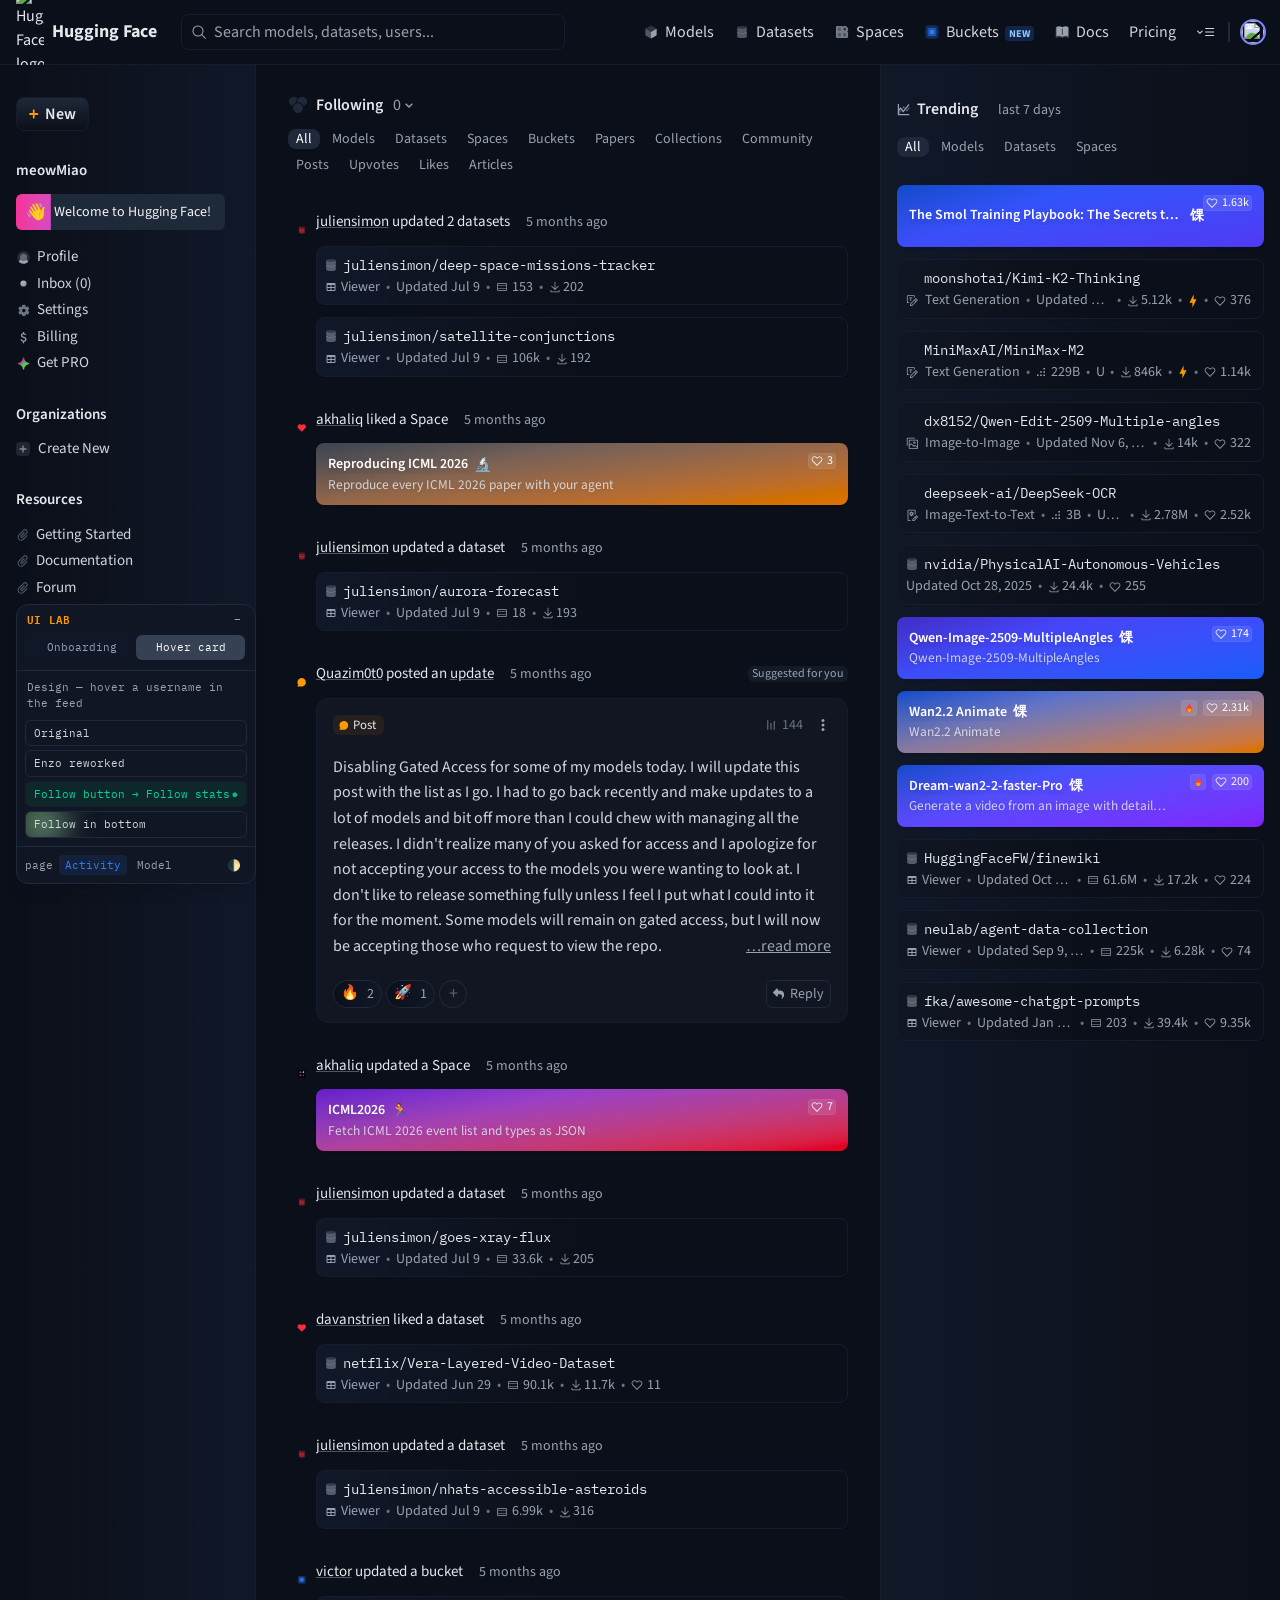
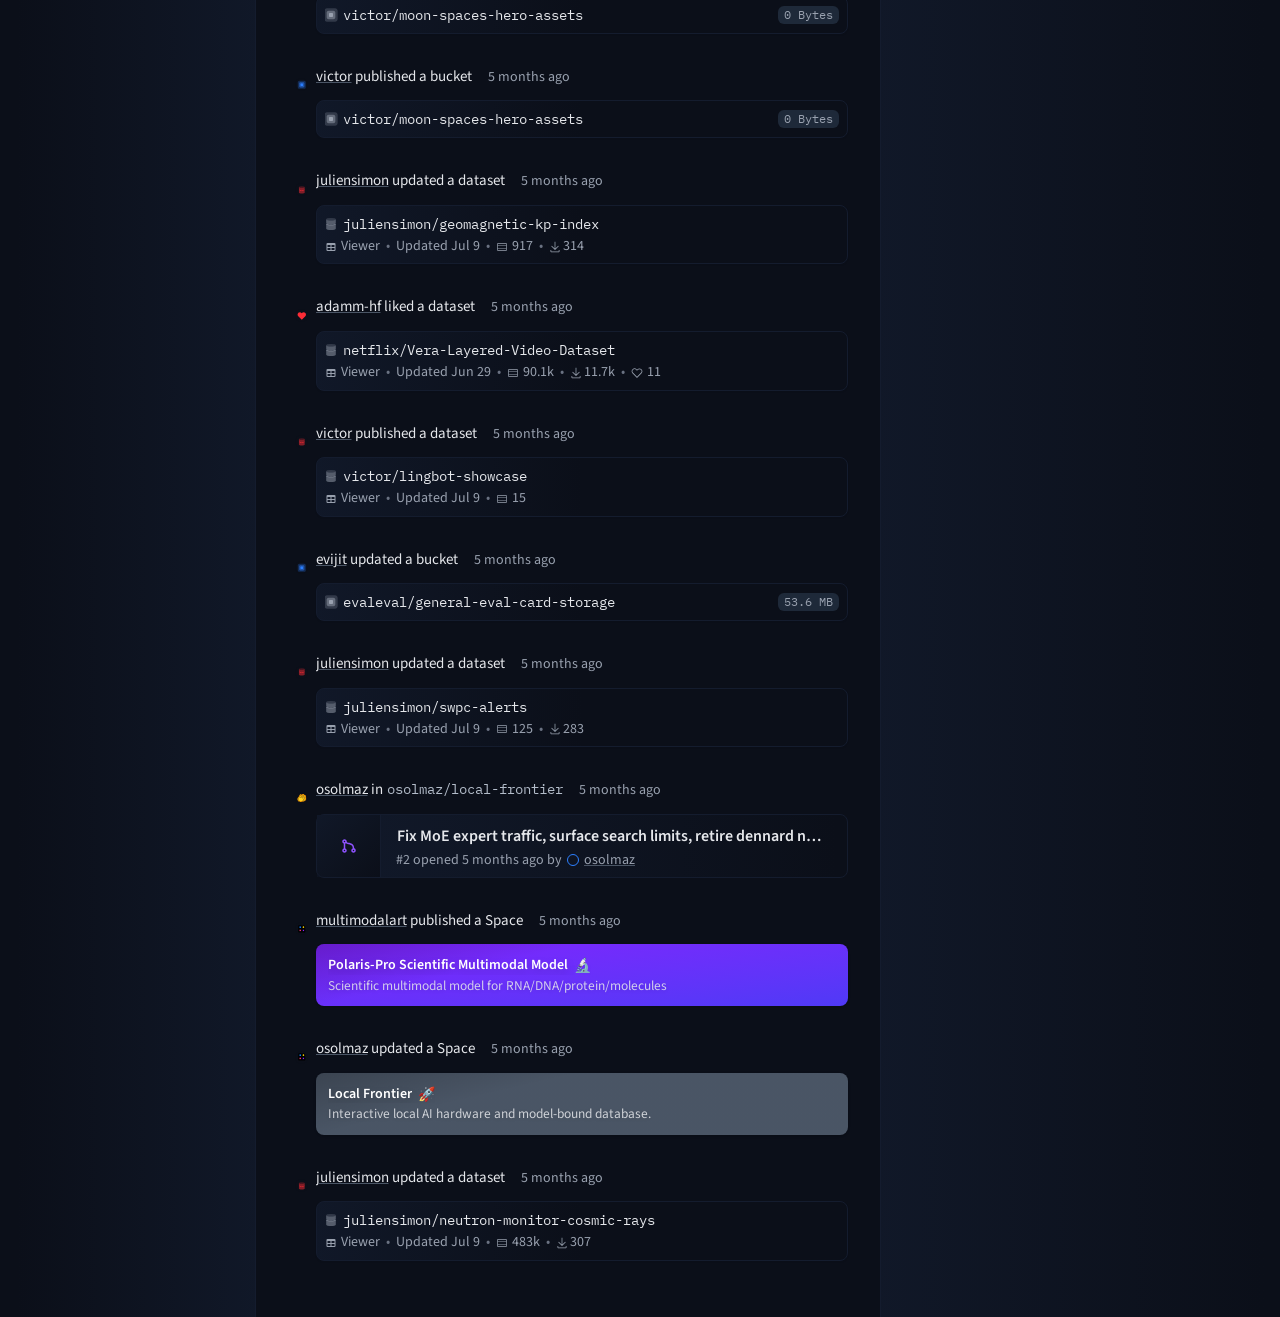
==== index.html @ ba5fb9f3 "Rebuild: rename variants, reorder Explore 2, gradient stroke + decoration - Panel labels: "Follow bu" ====
<!doctype html>
<html lang="en" class="dark">
<head>
	<meta charset="utf-8" />
	<meta name="viewport" content="width=device-width, initial-scale=1.0" />
	<title>HF UI Lab</title>
	<link rel="preconnect" href="https://fonts.gstatic.com" crossorigin />
	<link href="https://fonts.googleapis.com/css2?family=Source+Sans+Pro:ital,wght@0,200;0,300;0,400;0,600;0,700;1,200;1,300;1,400;1,600;1,700&display=swap" rel="stylesheet" />
	<link href="https://fonts.googleapis.com/css2?family=IBM+Plex+Mono:wght@400;600;700&display=swap" rel="stylesheet" />
  <script type="module" crossorigin src="./assets/index-BvS2mVz1.js"></script>
  <link rel="stylesheet" crossorigin href="./assets/index-DO5LN-eo.css">
</head>
<body class="flex min-h-dvh flex-col bg-white text-black dark:bg-gray-950">
	<div id="app" class="contents"></div>
</body>
</html>
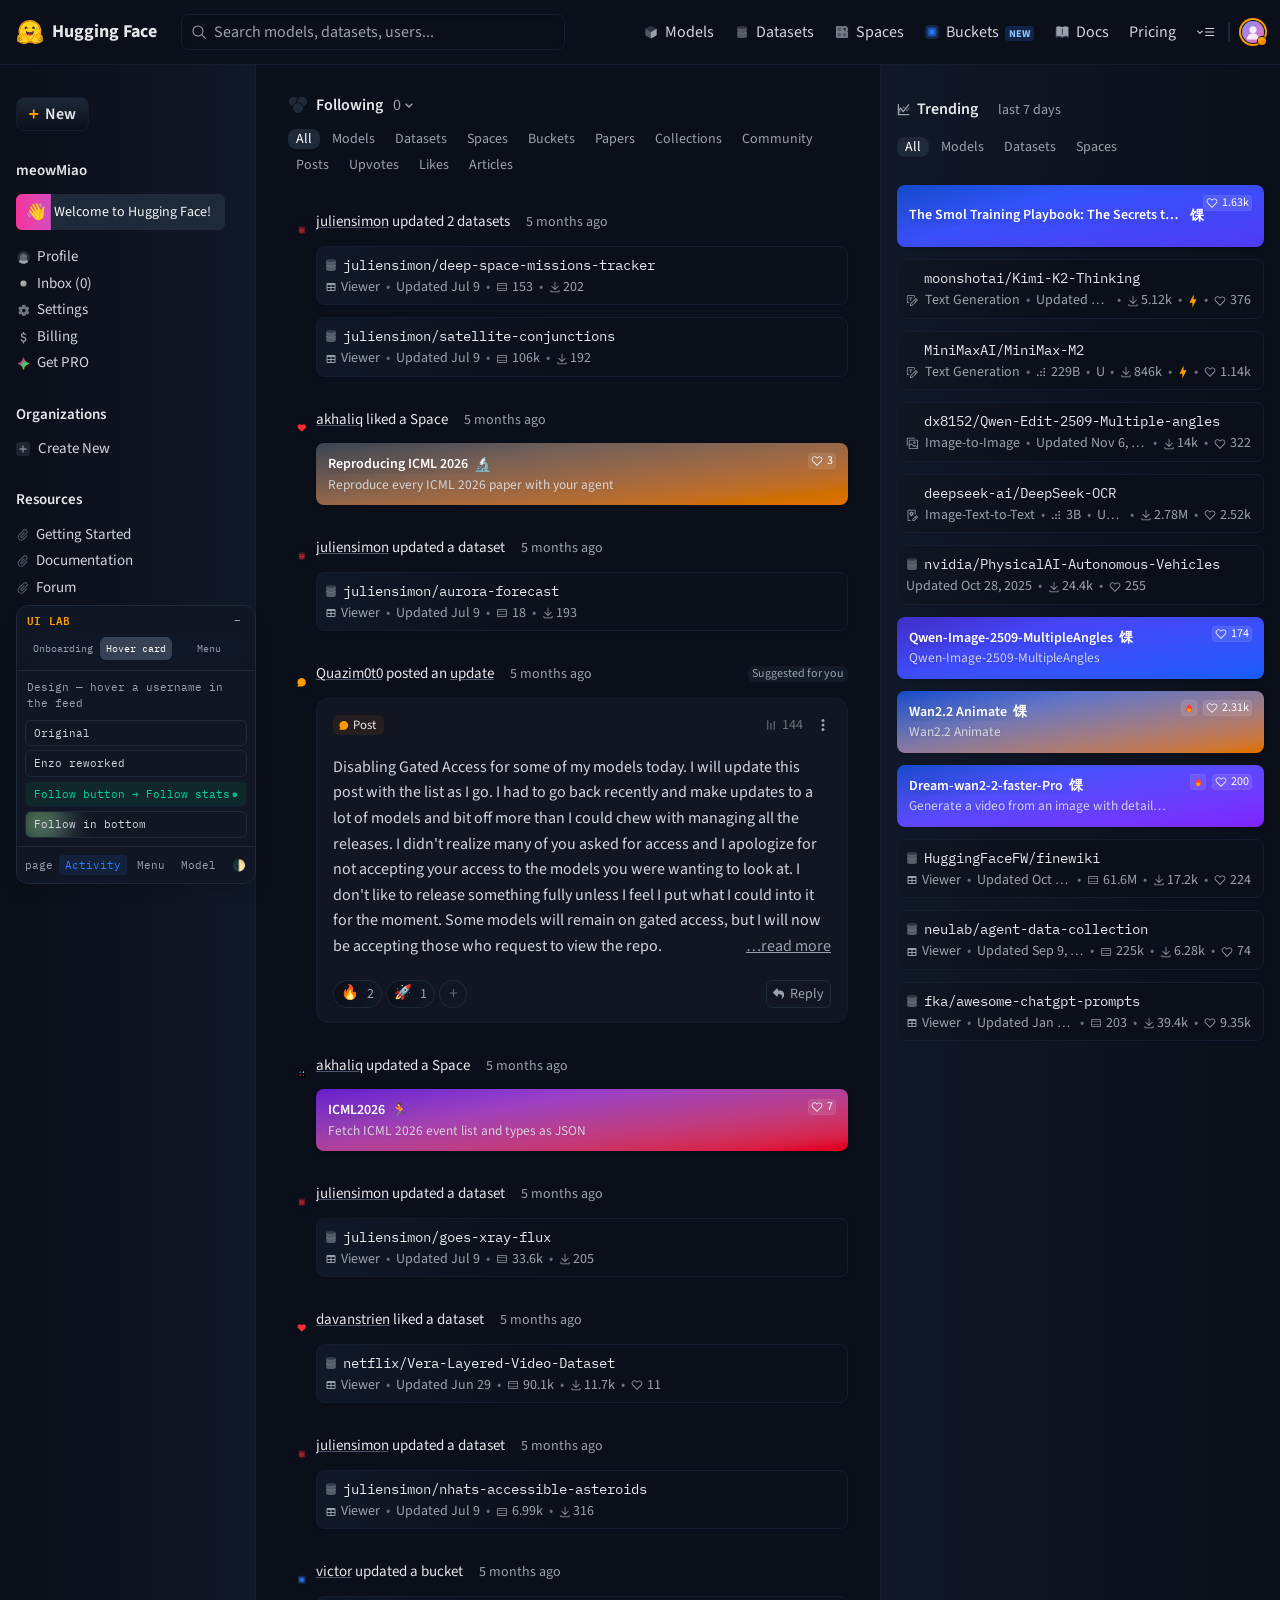
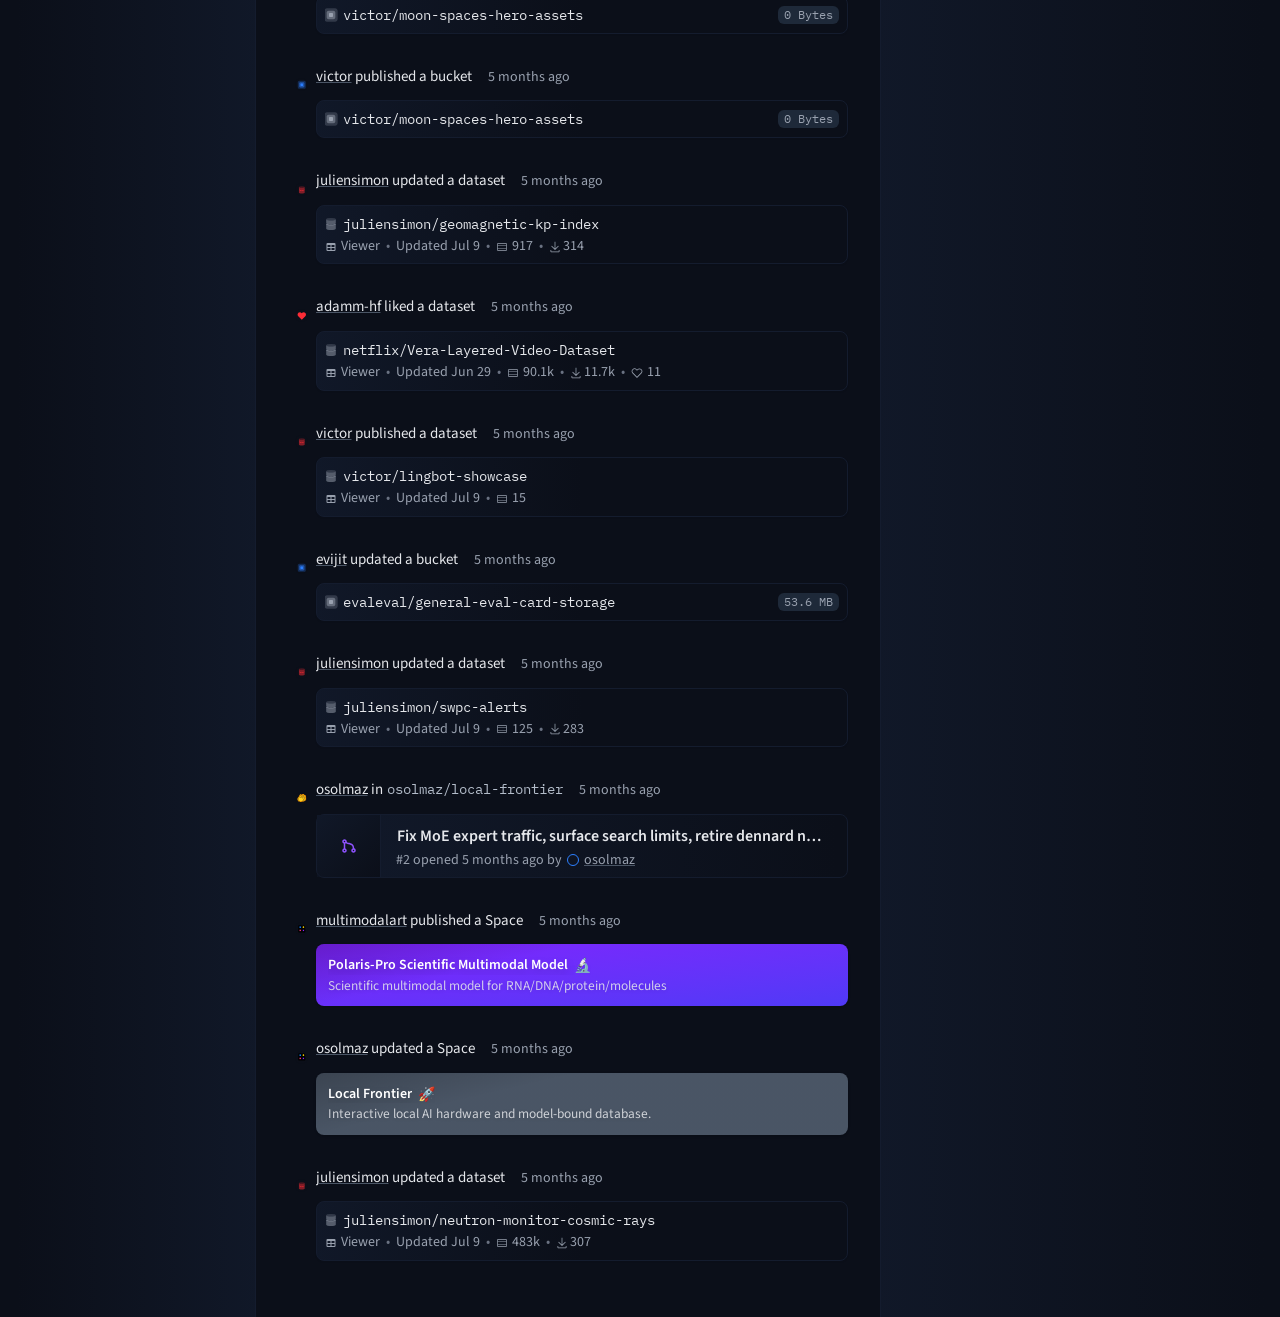
==== commit 8a89528f: "Rebuild: profile-menu icons project (Menu page + variant toggle) - New Menu project in the UI LAB pa" ====
--- a/index.html
+++ b/index.html
@@ -7,8 +7,8 @@
 	<link rel="preconnect" href="https://fonts.gstatic.com" crossorigin />
 	<link href="https://fonts.googleapis.com/css2?family=Source+Sans+Pro:ital,wght@0,200;0,300;0,400;0,600;0,700;1,200;1,300;1,400;1,600;1,700&display=swap" rel="stylesheet" />
 	<link href="https://fonts.googleapis.com/css2?family=IBM+Plex+Mono:wght@400;600;700&display=swap" rel="stylesheet" />
-  <script type="module" crossorigin src="./assets/index-BvS2mVz1.js"></script>
-  <link rel="stylesheet" crossorigin href="./assets/index-DO5LN-eo.css">
+  <script type="module" crossorigin src="./assets/index-B_xQIbmX.js"></script>
+  <link rel="stylesheet" crossorigin href="./assets/index-DAsWrlVG.css">
 </head>
 <body class="flex min-h-dvh flex-col bg-white text-black dark:bg-gray-950">
 	<div id="app" class="contents"></div>
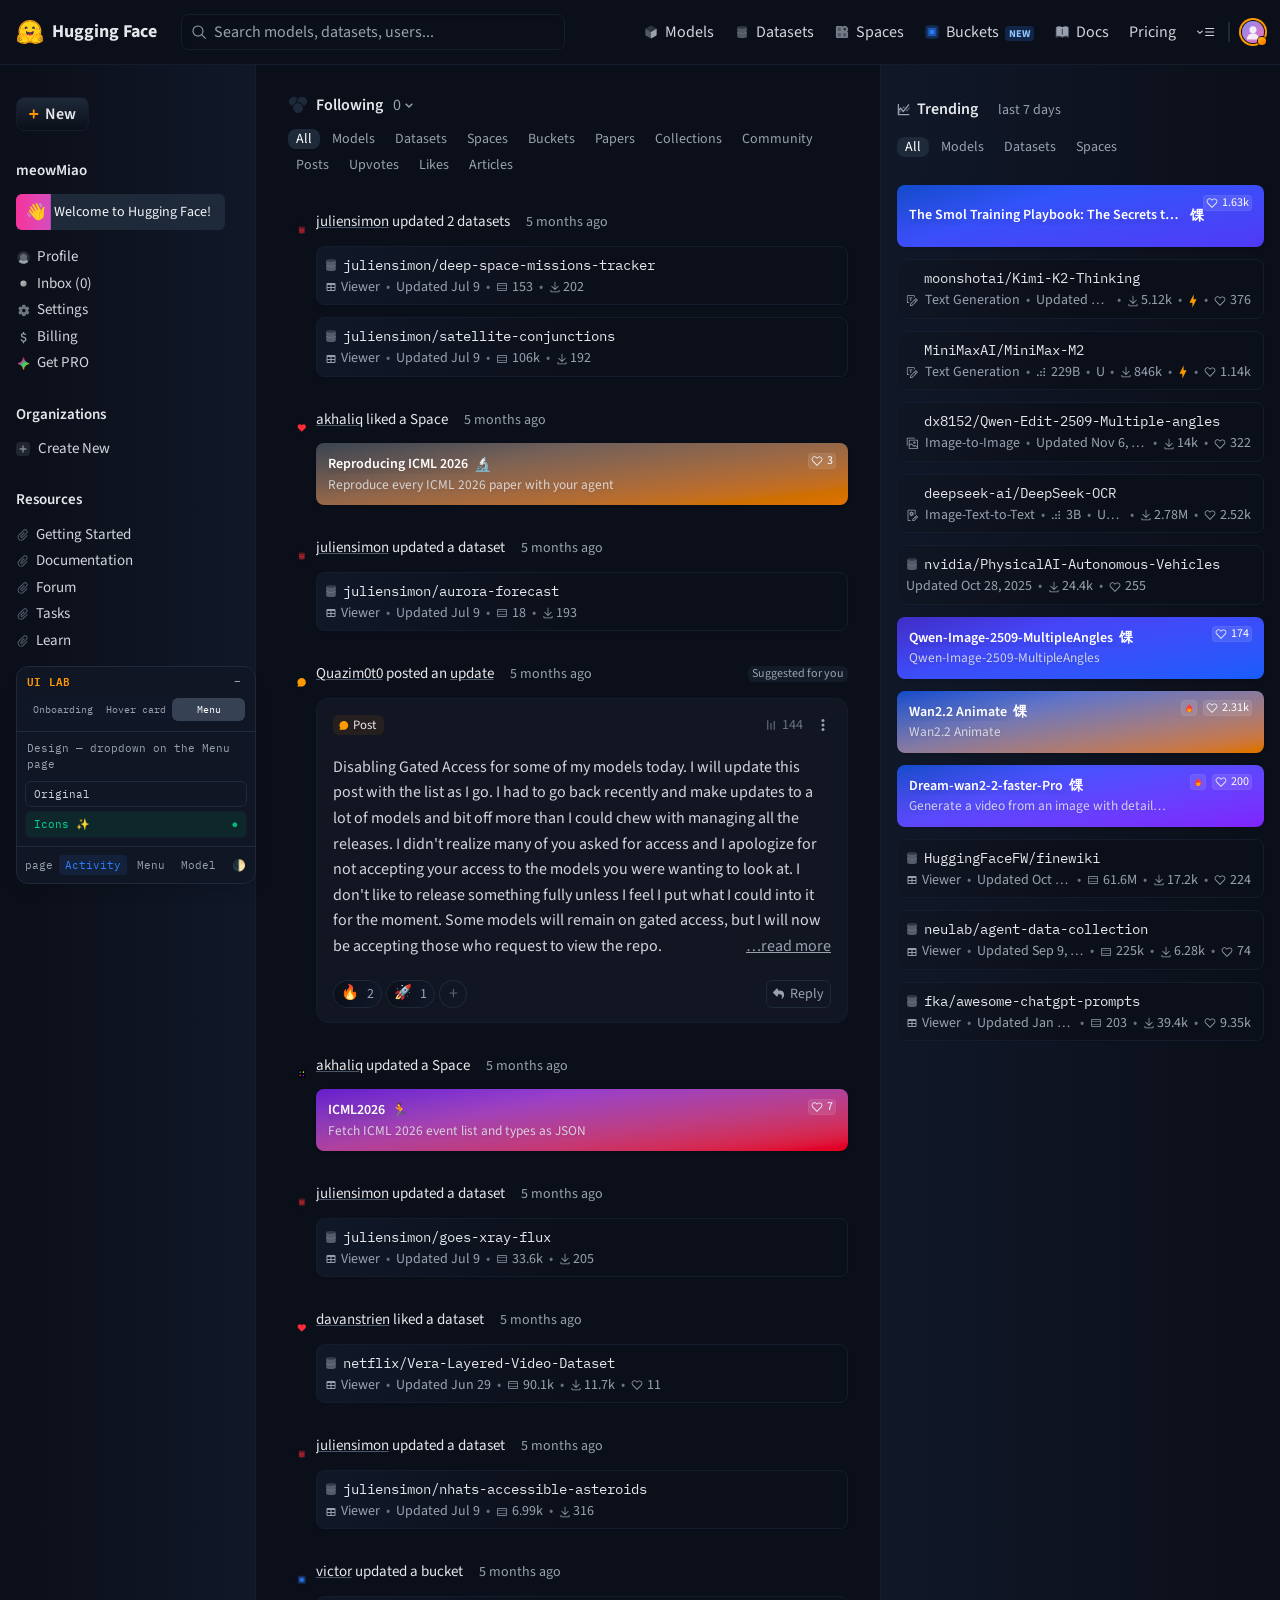
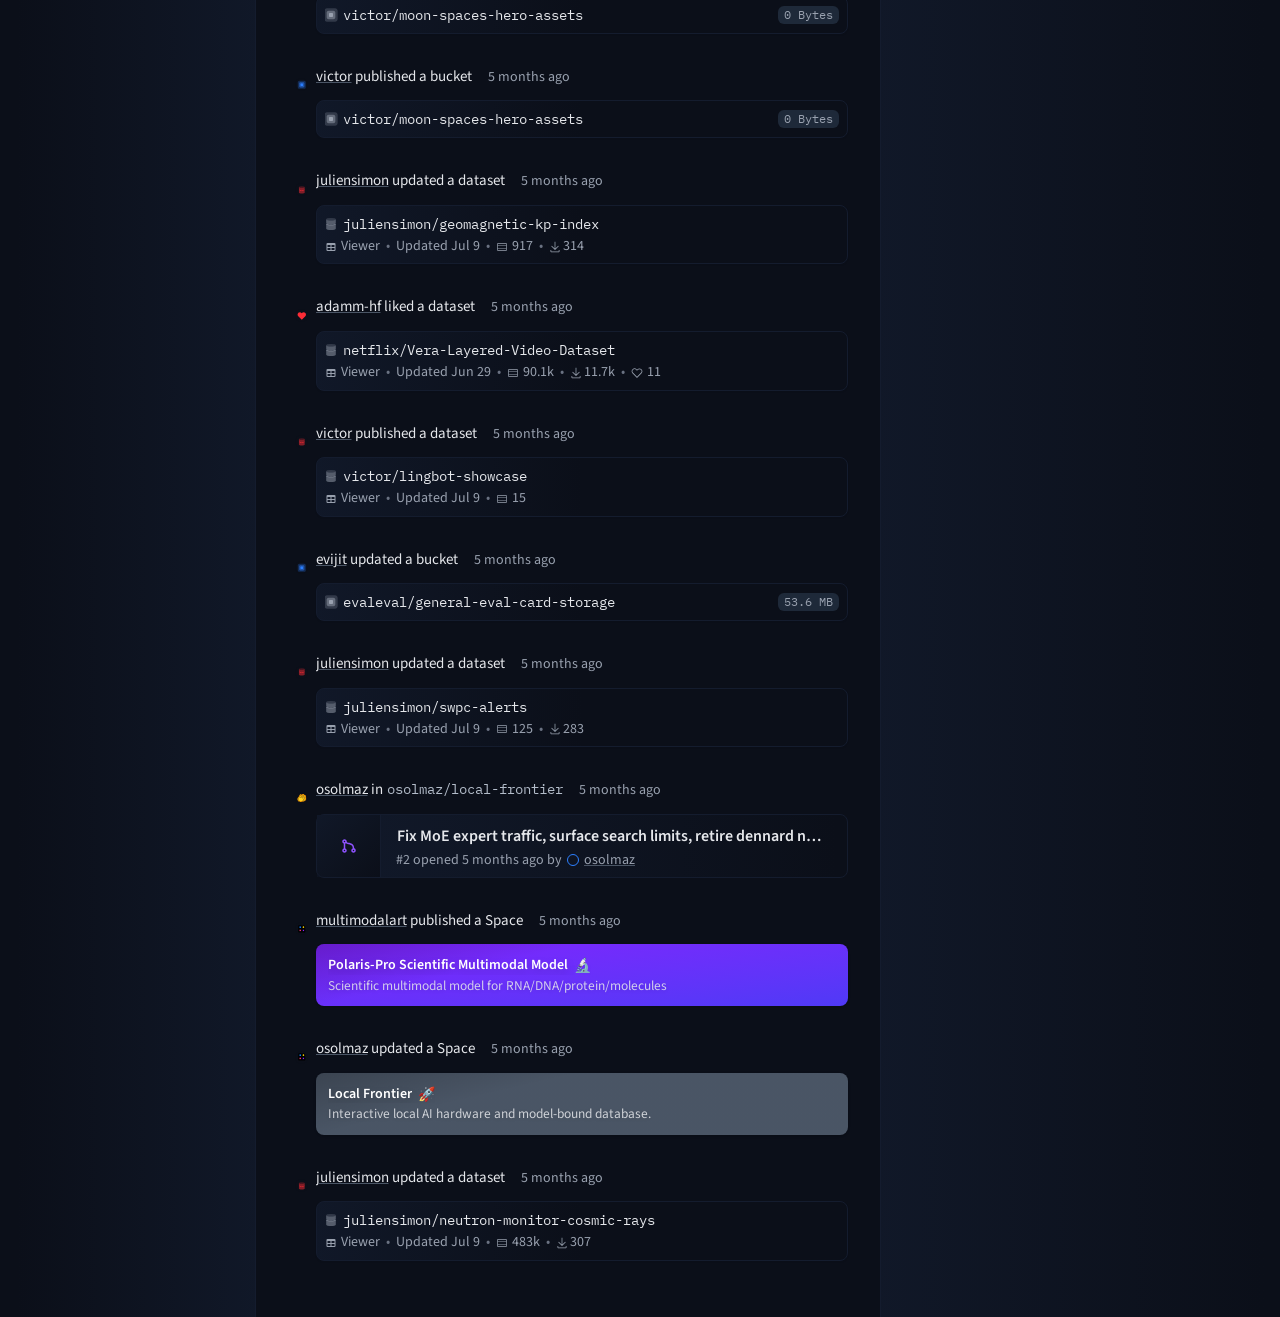
==== commit 35417935: "Rebuild: fix subpath-broken header images (runtime src rewriter), default panel project = Menu Co-Au" ====
--- a/index.html
+++ b/index.html
@@ -7,7 +7,7 @@
 	<link rel="preconnect" href="https://fonts.gstatic.com" crossorigin />
 	<link href="https://fonts.googleapis.com/css2?family=Source+Sans+Pro:ital,wght@0,200;0,300;0,400;0,600;0,700;1,200;1,300;1,400;1,600;1,700&display=swap" rel="stylesheet" />
 	<link href="https://fonts.googleapis.com/css2?family=IBM+Plex+Mono:wght@400;600;700&display=swap" rel="stylesheet" />
-  <script type="module" crossorigin src="./assets/index-B_xQIbmX.js"></script>
+  <script type="module" crossorigin src="./assets/index-B7qtnq28.js"></script>
   <link rel="stylesheet" crossorigin href="./assets/index-DAsWrlVG.css">
 </head>
 <body class="flex min-h-dvh flex-col bg-white text-black dark:bg-gray-950">
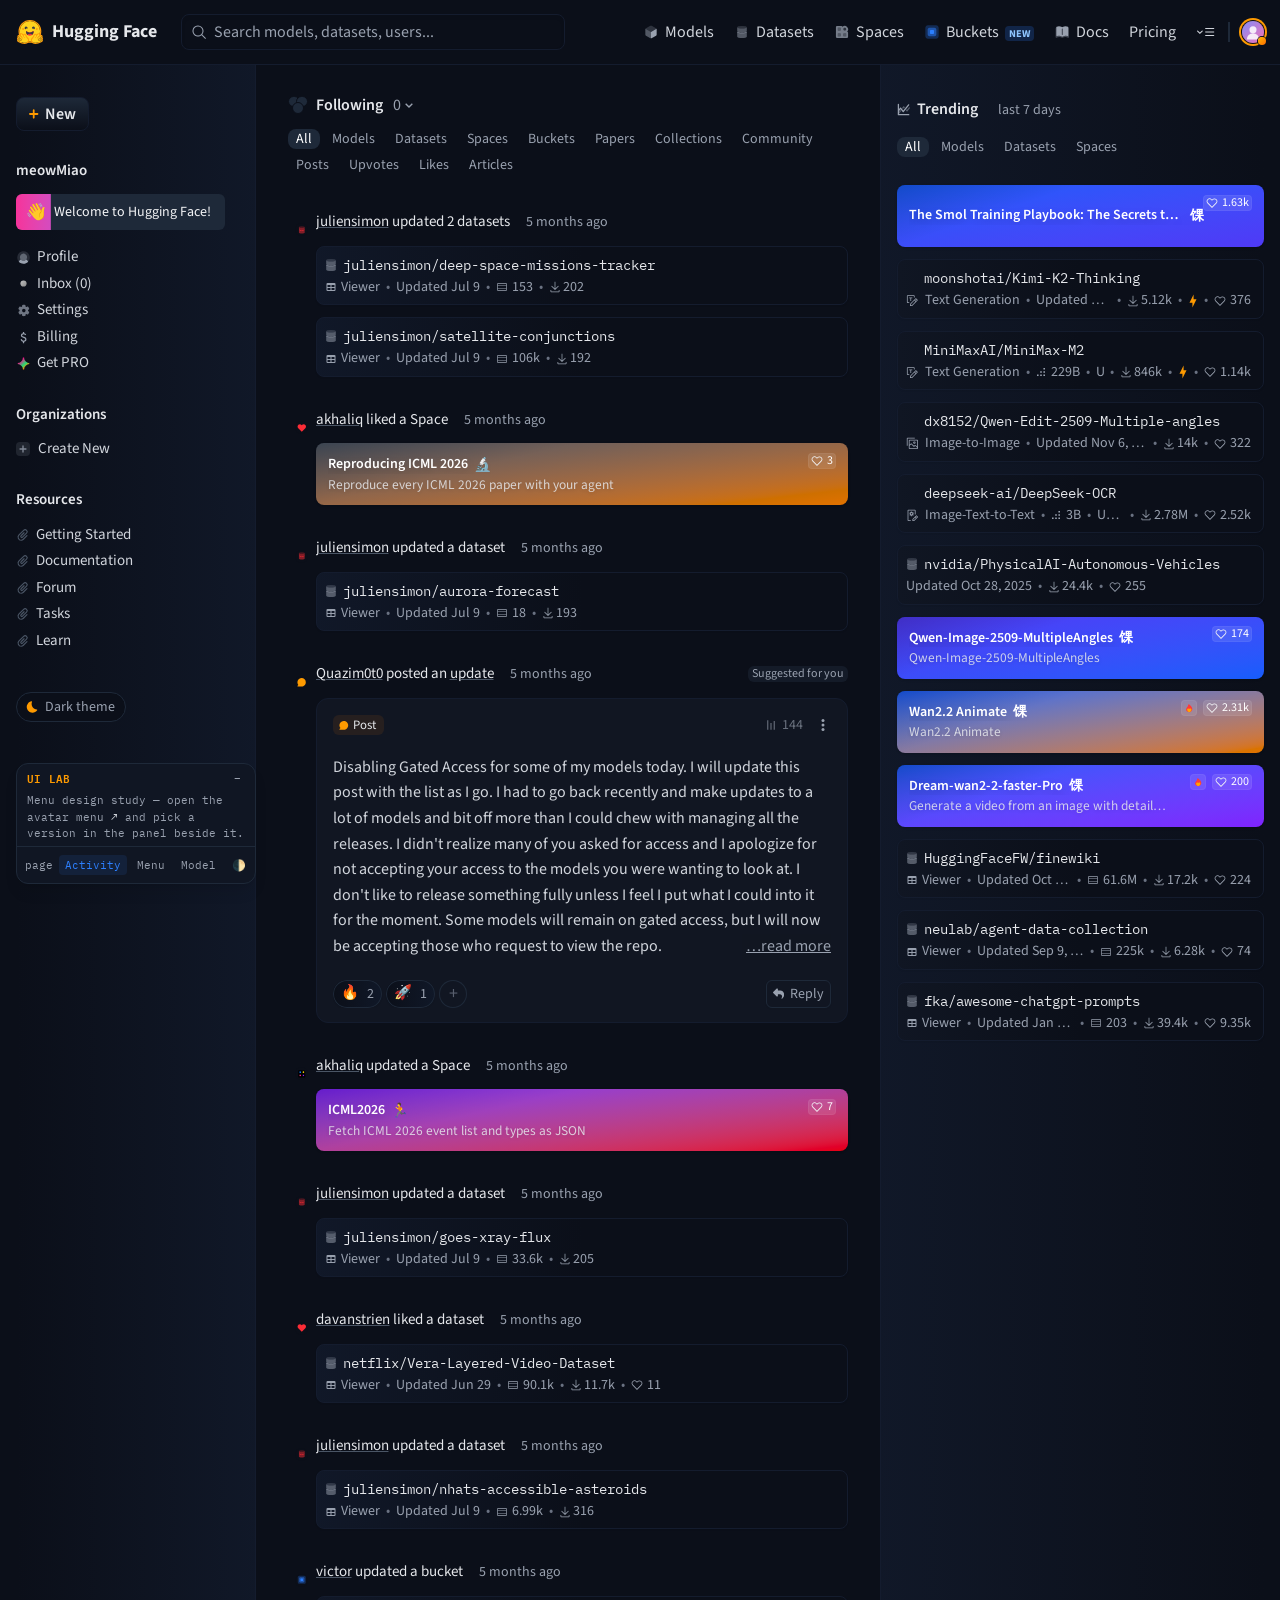
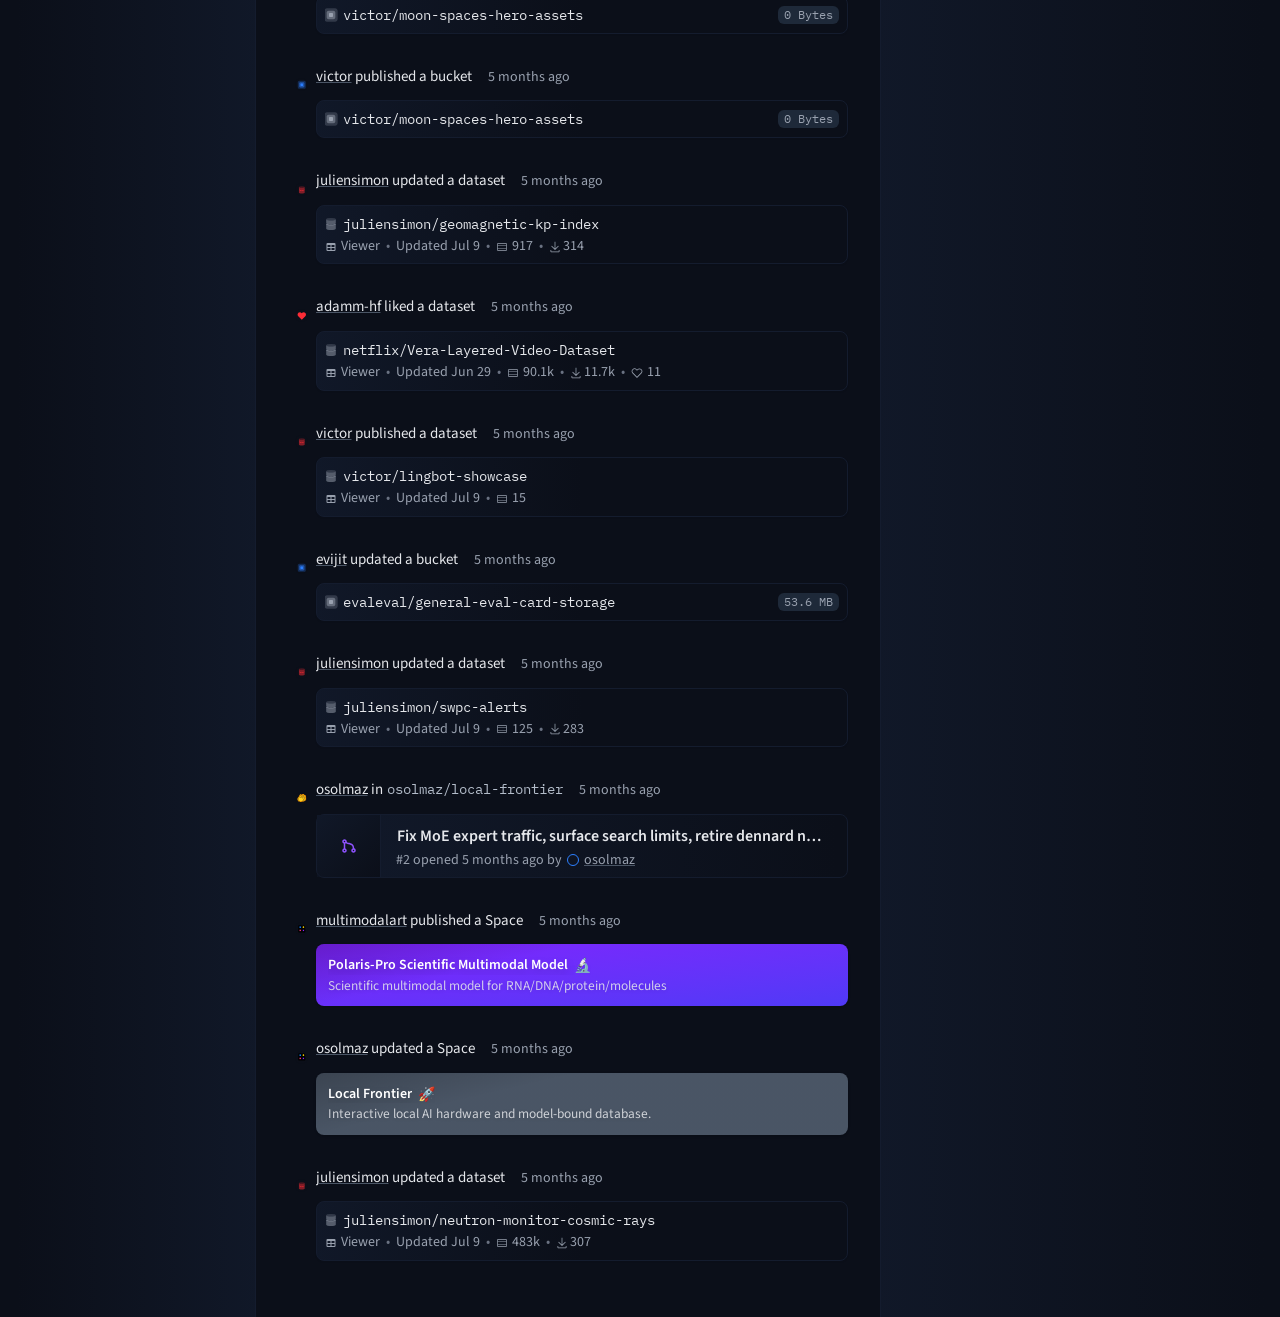
==== commit 9a62d175: "Rebuild: menu design study — floating variant picker beside the open dropdown - UI LAB panel simplif" ====
--- a/index.html
+++ b/index.html
@@ -7,8 +7,8 @@
 	<link rel="preconnect" href="https://fonts.gstatic.com" crossorigin />
 	<link href="https://fonts.googleapis.com/css2?family=Source+Sans+Pro:ital,wght@0,200;0,300;0,400;0,600;0,700;1,200;1,300;1,400;1,600;1,700&display=swap" rel="stylesheet" />
 	<link href="https://fonts.googleapis.com/css2?family=IBM+Plex+Mono:wght@400;600;700&display=swap" rel="stylesheet" />
-  <script type="module" crossorigin src="./assets/index-B7qtnq28.js"></script>
-  <link rel="stylesheet" crossorigin href="./assets/index-DAsWrlVG.css">
+  <script type="module" crossorigin src="./assets/index-EDbWa3R2.js"></script>
+  <link rel="stylesheet" crossorigin href="./assets/index-Bro6VkLf.css">
 </head>
 <body class="flex min-h-dvh flex-col bg-white text-black dark:bg-gray-950">
 	<div id="app" class="contents"></div>
